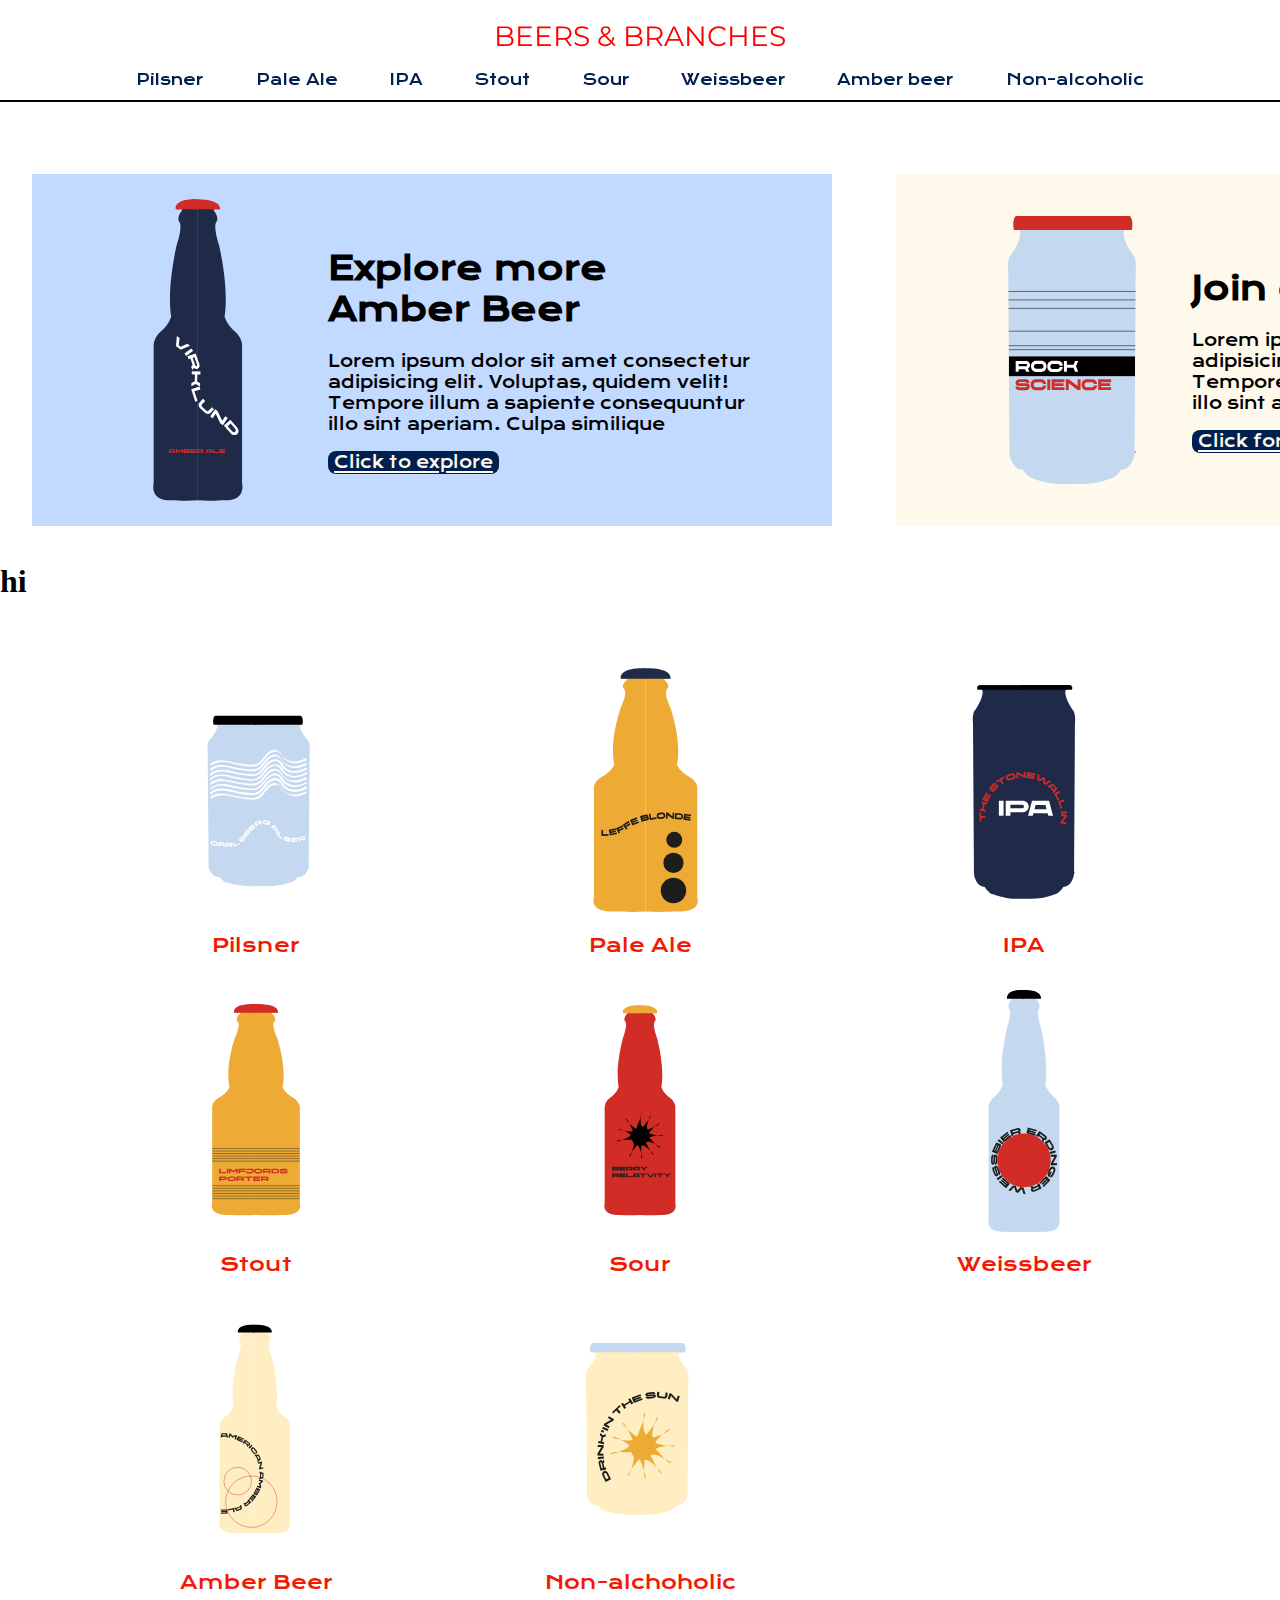
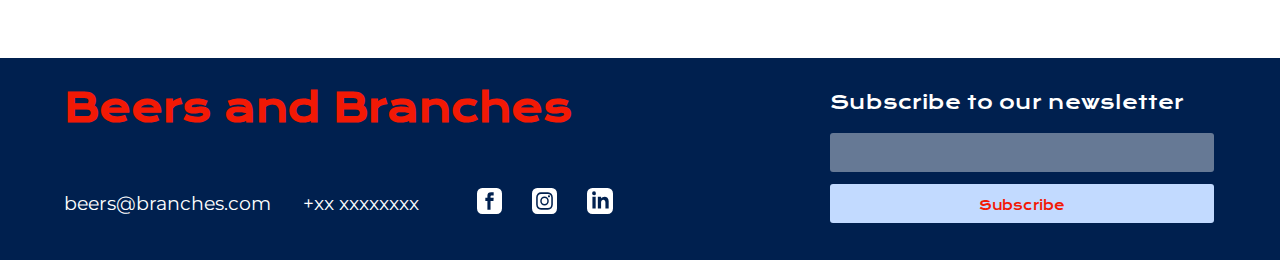
==== index.html @ 29857577 "Merge remote-tracking branch 'origin/gridindex'" ====
<!DOCTYPE html>
<html lang="en">

<head>
    <meta charset="UTF-8">
    <meta http-equiv="X-UA-Compatible" content="IE=edge">
    <meta name="viewport" content="width=device-width, initial-scale=1.0">
    <title>Beers&Branches</title>
    <link rel="stylesheet" href="css/design.css">
</head>

<!-- This site is the category overview site -->

<body>
    <header>
        <div class="logo">Beers & Branches</div>
        <nav>
            <ul>
                <li><a src="">Pilsner</a></li>
                <li><a src="">Pale Ale</a></li>
                <li><a src="">IPA</a></li>
                <li><a src="">Stou</a>t</li>
                <li><a src="">Sour</a></li>
                <li><a src="">Weissbeer</a></li>
                <li><a src="">Amber beer</a></li>
                <li><a src="">Non-alcoholic</a></li>
            </ul>
        </nav>
    </header>
    <main>

        <div class="carousel">

            <div class="slider">
                <div class="explore">
                    <div class="image"></div>
                    <div class="sliderContent">
                        <h1>Explore more Amber Beer</h1>
                        <p>Lorem ipsum dolor sit amet consectetur adipisicing elit. Voluptas, quidem velit! Tempore
                            illum a
                            sapiente consequuntur illo sint aperiam. Culpa similique</p>

                        <button><a href="productList.html">Click to explore</a></button>
                    </div>
                </div>

                <div class="event">
                    <div class="image"></div>
                    <div class="sliderContent">
                        <h1>Join our event</h1>
                        <p>Lorem ipsum dolor sit amet consectetur adipisicing elit. Voluptas, quidem velit! Tempore
                            illum a
                            sapiente consequuntur illo sint aperiam. Culpa similique</p>

                        <button><a href="##">Click for more information</a></button>

                    </div>

                </div>

                <div class="subscribe">
                    <div class="image"></div>
                    <div class="sliderContent">

                        <h1>Be a part of the largest beer community</h1>
                        <p>Lorem ipsum dolor sit amet consectetur adipisicing elit. Voluptas, quidem velit! Tempore
                            illum a
                            sapiente consequuntur illo sint aperiam. Culpa similique</p>

                        <button><a href="##">Click to subscribe</a></button>
                    </div>
                </div>
            </div>

        </div>


        <h1>hi</h1>


        <div class="grid_beer">
            <div class="flex_beer">
                <div class="image_beer" id="pilsner_image">
                </div>
                <a href="productList.html">Pilsner</a>
            </div>

            <div class="flex_beer">
                <div class="image_beer" id="pale_image">
                </div>
                <a href="productList.html">Pale Ale</a>
            </div>

            <div class="flex_beer">
                <div class="image_beer" id="ipa_image">
                </div>
                <a href="productList.html">IPA</a>
            </div>

            <div class="flex_beer">
                <div class="image_beer" id="stout_image">
                </div>
                <a href="productList.html">Stout</a>
            </div>

            <div class="flex_beer">
                <div class="image_beer" id="sour_image">
                </div>
                <a href="productList.html ">Sour</a>
            </div>

            <div class="flex_beer">
                <div class="image_beer" id="weissbeer_image">
                </div>
                <a href="productList.html">Weissbeer</a>
            </div>

            <div class="flex_beer">
                <div class="image_beer" id="amber_image">
                </div>
                <a href="productList.html">Amber Beer</a>
            </div>

            <div class="flex_beer">
                <div class="image_beer" id="nonalcho_image">
                </div>
                <a href="productList.html">Non-alchoholic</a>
            </div>
        </div>
    </main>
    <footer>
        <div class="footer_flex1">
            <div>
                <h2>Beers and Branches</h2>
            </div>
            <div class="newsletter">
                <p>Subscribe to our newsletter</p>
                <div class="email"></div>
                <button>Subscribe</button>
            </div>
        </div>
        <div class="footer_flex2">
            <p>beers@branches.com</p>
            <p>+xx xxxxxxxx</p>
            <div class="footer_illustrations">
                <img src="images/facebook-icon.svg" alt="Facebook Icon">
                <img src="images/Instagram-icon.svg" alt="Instagram Icon">
                <img src="images/linkedin-icon.svg" alt="Linkedin Icon">
            </div>
        </div>
    </footer>

</body>
<script src="js/categoryOverview.js"></script>

</html>
---- css/design.css ----
@import url("https://fonts.googleapis.com/css2?family=Krona+One&family=Montserrat&display=swap");

:root {
  --color-1: #fff9eb;
  --color-2: #00204f;
  --color-3: #c2daff;
  --color-4: #ffaf0f;
  --color-5: #f21905;
  --main-text-color: #00204f;

  --primary-font: "Krona One", sans-serif;
  --secondary-font: "Montserrat", sans-serif;
}

body {
  margin: 0;
}

main {
  padding-top: 110px;
}

header {
  display: flex;
  position: fixed;
  flex-direction: column;
  align-items: center;
  border-bottom: 2px solid black;
  width: 100%;
}

.logo {
  font-family: var(--secondary-font);
  padding-top: 1.2rem;
  color: red;
  font-size: 28px;
  text-transform: uppercase;
}
header nav ul {
  display: flex;
  flex-direction: row;
  justify-content: center;
  margin: 0;
  font-family: var(--primary-font);
  font-size: 15px;
  color: var(--color-2);
  padding: 0;
}

header nav li {
  list-style: none;
  margin: 0.8vw 1.5vw 0.3vw;
  padding: 7px;
}

nav ul li:hover {
  background-color: var(--color-2);
  color: white;
}

.slider {
  /* line them up horizontally */
  display: flex;

  /* allow for scrolling */
  overflow-x: auto;

  /* make it smooth on iOS */
  -webkit-overflow-scrolling: touch;
}

.slider > * {
  display: flex;
  flex-shrink: 0;
  width: 60vw;
  min-height: 20rem;
  min-width: 300px;
  margin: 4rem 2rem 1rem;
  padding: 1rem;
  font-family: var(--primary-font);
}
.image {
  background-size: cover;
  background-repeat: no-repeat;
  width: 100%;
  height: auto;
  min-width: 280px;
}
.sliderContent {
  align-self: center;
  padding-right: 4rem;
}

.explore .image {
  background-image: url("../images/Illustrations/AMBERBEER_Amberalevirklund.svg");
}

.event .image {
  background-image: url("../images/Illustrations/IPA_rockscience.svg");
}

.subscribe .image {
  background-image: url("../images/Illustrations/SOUR_Frond.svg");
}

.slider a {
  color: var(--color-1);
  text-underline-offset: var(--offset, 0.2em);
  text-decoration: underline 0.15em;
  transition: --offset 800ms, text-decoration-color 800ms;
  font-size: 1rem;
}

.slider a:hover {
  --offset: 0.4em;
}
button {
  background-color: var(--color-2);
  border-radius: 0.5rem;
  border: none;
  font-family: var(--primary-font);
  color: var(--color-5);
}

.slider .explore {
  /* make sure the width is honored */
  background-color: var(--color-3);
}

.slider .event {
  background-color: var(--color-1);
}

.slider .subscribe {
  background-color: var(--color-4);
}

/* Styling the Grid  */

.grid_beer{
  display: grid;
  grid-template-columns: 1fr 1fr 1fr;
  margin: 5vw 5vw 5vw 5vw;
  row-gap: 2vw;
}

.flex_beer{
  display: flex;
  flex-direction: column;
  justify-content: center;
  align-items: center;
  text-align: center;

}

.image_beer{
  width: 20vw;
  height: 20vw;
  background-size: 100%;
  background-repeat: no-repeat;
}

#pilsner_image{
  background-image: url(../images/Illustrations/PILSNER_carlsberg.svg);
}

#pale_image{
  background-image: url(../images/Illustrations/PALEALE_leffe.svg);
}

#ipa_image{
  background-image: url(../images/Illustrations/IPA_stonewall.svg);
}

#stout_image{
  background-image: url(../images/Illustrations/STOUT-limfjord.svg);
}

#sour_image{
  background-image: url(../images/Illustrations/SOUR_Berry.svg);
}

#weissbeer_image{
  background-image: url(../images/Illustrations/WIESSBEER_erdinger.svg);
}

#amber_image{
  background-image: url(../images/Illustrations/AMBERBEER_Americanamber.svg);
}

#nonalcho_image{
  background-image: url(../images/Illustrations/NOALCHO_Drinkinthesun\ copy.svg);
  padding-bottom: 0vw;;
 }

.grid_beer a{
  text-decoration: none;
  font-family: var(--primary-font);
  font-size: 1.5vw;
  color: var(--color-5);
  margin-top: 1vw;
}

/* Styling the footer */

footer{
  background-color: var(--color-2);
  /* height: 20vw; */
}

.footer_flex1{
display: flex;
justify-content: space-between;
padding: 1vw 0vw 0vw 5vw;
}

footer h2{
  color: var(--color-5);
  font-family: var(--primary-font);
  font-size: 3vw;
  margin-top: 1vw;

}

footer h3{
  color: white;
  font-family: var(--secondary-font);
  font-size: 1.2vw;
  font-style: italic;
  font-weight: 100;
  margin-top: -1vw;
}

footer p{
  color: white;
  font-family: var(--secondary-font);
  font-size: 1.5vw;
  margin-right: 2rem;
}

.newsletter p{
  font-family: var(--primary-font);
}

.email{
  background: white;
  opacity: 0.4;
  height: 3vw;
  width: 30vw;
  border-radius: 3px;
  margin-bottom: 1vw;
}

.newsletter button{
  background-color: var(--color-3);
  border: none;
  color: var(--color-5);
  font-family: var(--primary-font);
  font-size: 1vw;
  padding: 1vw 2px;
  height: 3vw;
  width: 30vw;
  border-radius: 3px;
  text-align: center;
  text-decoration: none;
  display: inline-block;
}

.newsletter{
  padding-right: 5vw;
}

.footer_flex2{
  display: flex;
  flex-direction: row;
  justify-content: flex-start;
  align-items: center;
  padding: 0 10vw 2vw 5vw;
  margin-top: -4vw; 
}

/* .footer_illustrations{
  padding-right: 20vw;
} */

footer img{
  width: 2vw;
  margin-left: 2vw;
}


@media only screen and (max-width: 1000px) {
  .sliderContent p {
    display: none;
  }
}
@media only screen and (max-width: 800px) {
  .slider .image {
    display: none;
  }
}
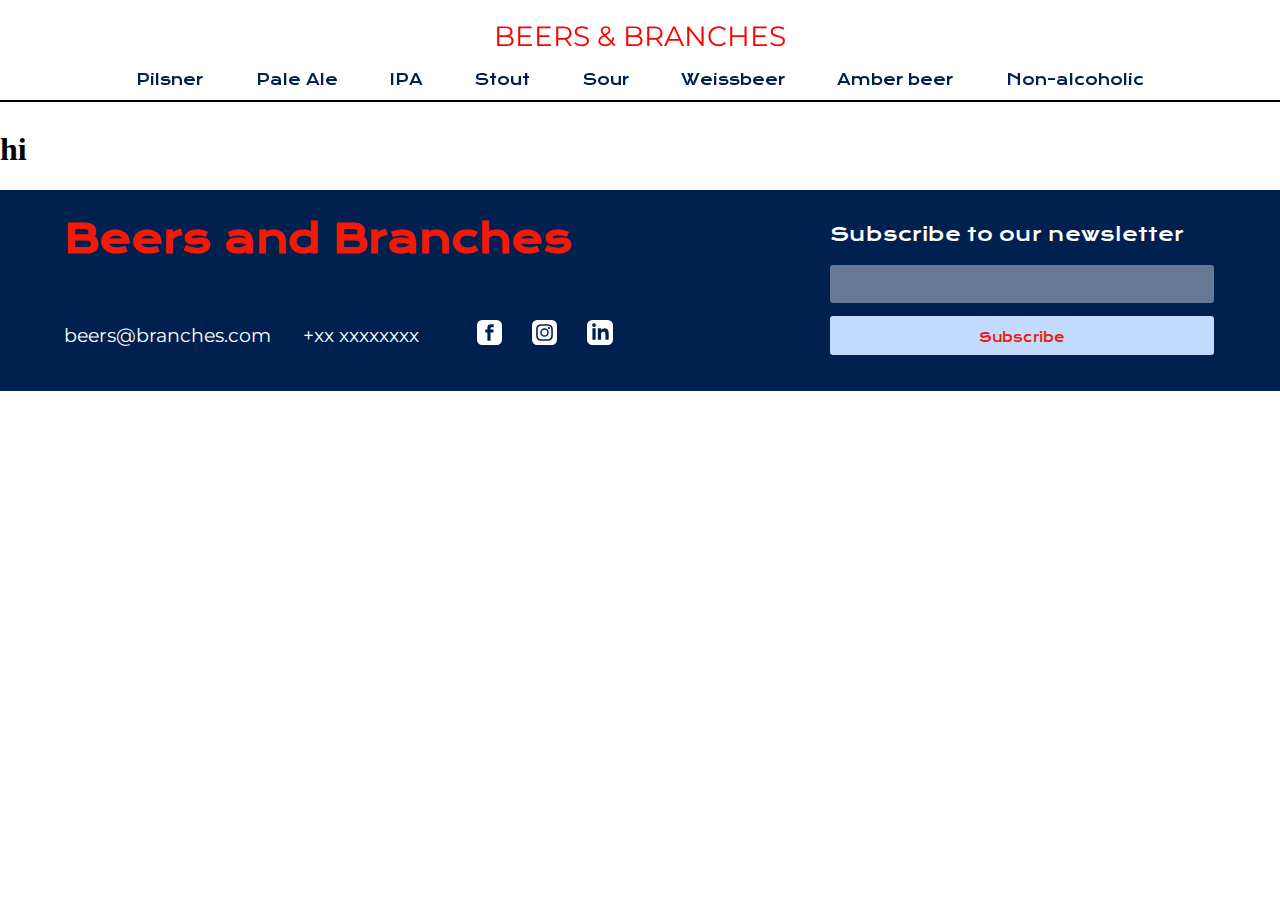
==== commit 69389e28: "finished" ====
--- a/index.html
+++ b/index.html
@@ -28,106 +28,11 @@
         </nav>
     </header>
     <main>
-
-        <div class="carousel">
-
-            <div class="slider">
-                <div class="explore">
-                    <div class="image"></div>
-                    <div class="sliderContent">
-                        <h1>Explore more Amber Beer</h1>
-                        <p>Lorem ipsum dolor sit amet consectetur adipisicing elit. Voluptas, quidem velit! Tempore
-                            illum a
-                            sapiente consequuntur illo sint aperiam. Culpa similique</p>
-
-                        <button><a href="productList.html">Click to explore</a></button>
-                    </div>
-                </div>
-
-                <div class="event">
-                    <div class="image"></div>
-                    <div class="sliderContent">
-                        <h1>Join our event</h1>
-                        <p>Lorem ipsum dolor sit amet consectetur adipisicing elit. Voluptas, quidem velit! Tempore
-                            illum a
-                            sapiente consequuntur illo sint aperiam. Culpa similique</p>
-
-                        <button><a href="##">Click for more information</a></button>
-
-                    </div>
-
-                </div>
-
-                <div class="subscribe">
-                    <div class="image"></div>
-                    <div class="sliderContent">
-
-                        <h1>Be a part of the largest beer community</h1>
-                        <p>Lorem ipsum dolor sit amet consectetur adipisicing elit. Voluptas, quidem velit! Tempore
-                            illum a
-                            sapiente consequuntur illo sint aperiam. Culpa similique</p>
-
-                        <button><a href="##">Click to subscribe</a></button>
-                    </div>
-                </div>
-            </div>
-
-        </div>
+        <h1>hi</h1>
+    </main>
 
 
-        <h1>hi</h1>
 
-
-        <div class="grid_beer">
-            <div class="flex_beer">
-                <div class="image_beer" id="pilsner_image">
-                </div>
-                <a href="productList.html">Pilsner</a>
-            </div>
-
-            <div class="flex_beer">
-                <div class="image_beer" id="pale_image">
-                </div>
-                <a href="productList.html">Pale Ale</a>
-            </div>
-
-            <div class="flex_beer">
-                <div class="image_beer" id="ipa_image">
-                </div>
-                <a href="productList.html">IPA</a>
-            </div>
-
-            <div class="flex_beer">
-                <div class="image_beer" id="stout_image">
-                </div>
-                <a href="productList.html">Stout</a>
-            </div>
-
-            <div class="flex_beer">
-                <div class="image_beer" id="sour_image">
-                </div>
-                <a href="productList.html ">Sour</a>
-            </div>
-
-            <div class="flex_beer">
-                <div class="image_beer" id="weissbeer_image">
-                </div>
-                <a href="productList.html">Weissbeer</a>
-            </div>
-
-            <div class="flex_beer">
-                <div class="image_beer" id="amber_image">
-                </div>
-                <a href="productList.html">Amber Beer</a>
-            </div>
-
-            <div class="flex_beer">
-                <div class="image_beer" id="nonalcho_image">
-                </div>
-                <a href="productList.html">Non-alchoholic</a>
-            </div>
-        </div>
-    </main>
     <footer>
         <div class="footer_flex1">
             <div>
--- a/css/design.css
+++ b/css/design.css
@@ -58,171 +58,32 @@
   color: white;
 }
 
-.slider {
-  /* line them up horizontally */
-  display: flex;
 
-  /* allow for scrolling */
-  overflow-x: auto;
 
-  /* make it smooth on iOS */
-  -webkit-overflow-scrolling: touch;
-}
-
-.slider > * {
-  display: flex;
-  flex-shrink: 0;
-  width: 60vw;
-  min-height: 20rem;
-  min-width: 300px;
-  margin: 4rem 2rem 1rem;
-  padding: 1rem;
-  font-family: var(--primary-font);
-}
-.image {
-  background-size: cover;
-  background-repeat: no-repeat;
-  width: 100%;
-  height: auto;
-  min-width: 280px;
-}
-.sliderContent {
-  align-self: center;
-  padding-right: 4rem;
-}
-
-.explore .image {
-  background-image: url("../images/Illustrations/AMBERBEER_Amberalevirklund.svg");
-}
-
-.event .image {
-  background-image: url("../images/Illustrations/IPA_rockscience.svg");
-}
-
-.subscribe .image {
-  background-image: url("../images/Illustrations/SOUR_Frond.svg");
-}
-
-.slider a {
-  color: var(--color-1);
-  text-underline-offset: var(--offset, 0.2em);
-  text-decoration: underline 0.15em;
-  transition: --offset 800ms, text-decoration-color 800ms;
-  font-size: 1rem;
-}
-
-.slider a:hover {
-  --offset: 0.4em;
-}
-button {
-  background-color: var(--color-2);
-  border-radius: 0.5rem;
-  border: none;
-  font-family: var(--primary-font);
-  color: var(--color-5);
-}
-
-.slider .explore {
-  /* make sure the width is honored */
-  background-color: var(--color-3);
-}
-
-.slider .event {
-  background-color: var(--color-1);
-}
-
-.slider .subscribe {
-  background-color: var(--color-4);
-}
-
-/* Styling the Grid  */
-
-.grid_beer{
-  display: grid;
-  grid-template-columns: 1fr 1fr 1fr;
-  margin: 5vw 5vw 5vw 5vw;
-  row-gap: 2vw;
-}
-
-.flex_beer{
-  display: flex;
-  flex-direction: column;
-  justify-content: center;
-  align-items: center;
-  text-align: center;
-
-}
-
-.image_beer{
-  width: 20vw;
-  height: 20vw;
-  background-size: 100%;
-  background-repeat: no-repeat;
-}
-
-#pilsner_image{
-  background-image: url(../images/Illustrations/PILSNER_carlsberg.svg);
-}
-
-#pale_image{
-  background-image: url(../images/Illustrations/PALEALE_leffe.svg);
-}
-
-#ipa_image{
-  background-image: url(../images/Illustrations/IPA_stonewall.svg);
-}
-
-#stout_image{
-  background-image: url(../images/Illustrations/STOUT-limfjord.svg);
-}
-
-#sour_image{
-  background-image: url(../images/Illustrations/SOUR_Berry.svg);
-}
-
-#weissbeer_image{
-  background-image: url(../images/Illustrations/WIESSBEER_erdinger.svg);
-}
-
-#amber_image{
-  background-image: url(../images/Illustrations/AMBERBEER_Americanamber.svg);
-}
-
-#nonalcho_image{
-  background-image: url(../images/Illustrations/NOALCHO_Drinkinthesun\ copy.svg);
-  padding-bottom: 0vw;;
- }
-
-.grid_beer a{
-  text-decoration: none;
-  font-family: var(--primary-font);
-  font-size: 1.5vw;
-  color: var(--color-5);
-  margin-top: 1vw;
-}
-
+/* .beerInfo button{
+ 
+} */
 /* Styling the footer */
 
-footer{
+footer {
   background-color: var(--color-2);
   /* height: 20vw; */
 }
 
-.footer_flex1{
-display: flex;
-justify-content: space-between;
-padding: 1vw 0vw 0vw 5vw;
+.footer_flex1 {
+  display: flex;
+  justify-content: space-between;
+  padding: 1vw 0vw 0vw 5vw;
 }
 
-footer h2{
+footer h2 {
   color: var(--color-5);
   font-family: var(--primary-font);
   font-size: 3vw;
   margin-top: 1vw;
-
 }
 
-footer h3{
+footer h3 {
   color: white;
   font-family: var(--secondary-font);
   font-size: 1.2vw;
@@ -231,18 +92,18 @@
   margin-top: -1vw;
 }
 
-footer p{
+footer p {
   color: white;
   font-family: var(--secondary-font);
   font-size: 1.5vw;
   margin-right: 2rem;
 }
 
-.newsletter p{
+.newsletter p {
   font-family: var(--primary-font);
 }
 
-.email{
+.email {
   background: white;
   opacity: 0.4;
   height: 3vw;
@@ -251,7 +112,7 @@
   margin-bottom: 1vw;
 }
 
-.newsletter button{
+.newsletter button {
   background-color: var(--color-3);
   border: none;
   color: var(--color-5);
@@ -266,36 +127,24 @@
   display: inline-block;
 }
 
-.newsletter{
+.newsletter {
   padding-right: 5vw;
 }
 
-.footer_flex2{
+.footer_flex2 {
   display: flex;
   flex-direction: row;
   justify-content: flex-start;
   align-items: center;
   padding: 0 10vw 2vw 5vw;
-  margin-top: -4vw; 
+  margin-top: -4vw;
 }
 
 /* .footer_illustrations{
   padding-right: 20vw;
 } */
 
-footer img{
+footer img {
   width: 2vw;
   margin-left: 2vw;
 }
-
-
-@media only screen and (max-width: 1000px) {
-  .sliderContent p {
-    display: none;
-  }
-}
-@media only screen and (max-width: 800px) {
-  .slider .image {
-    display: none;
-  }
-}
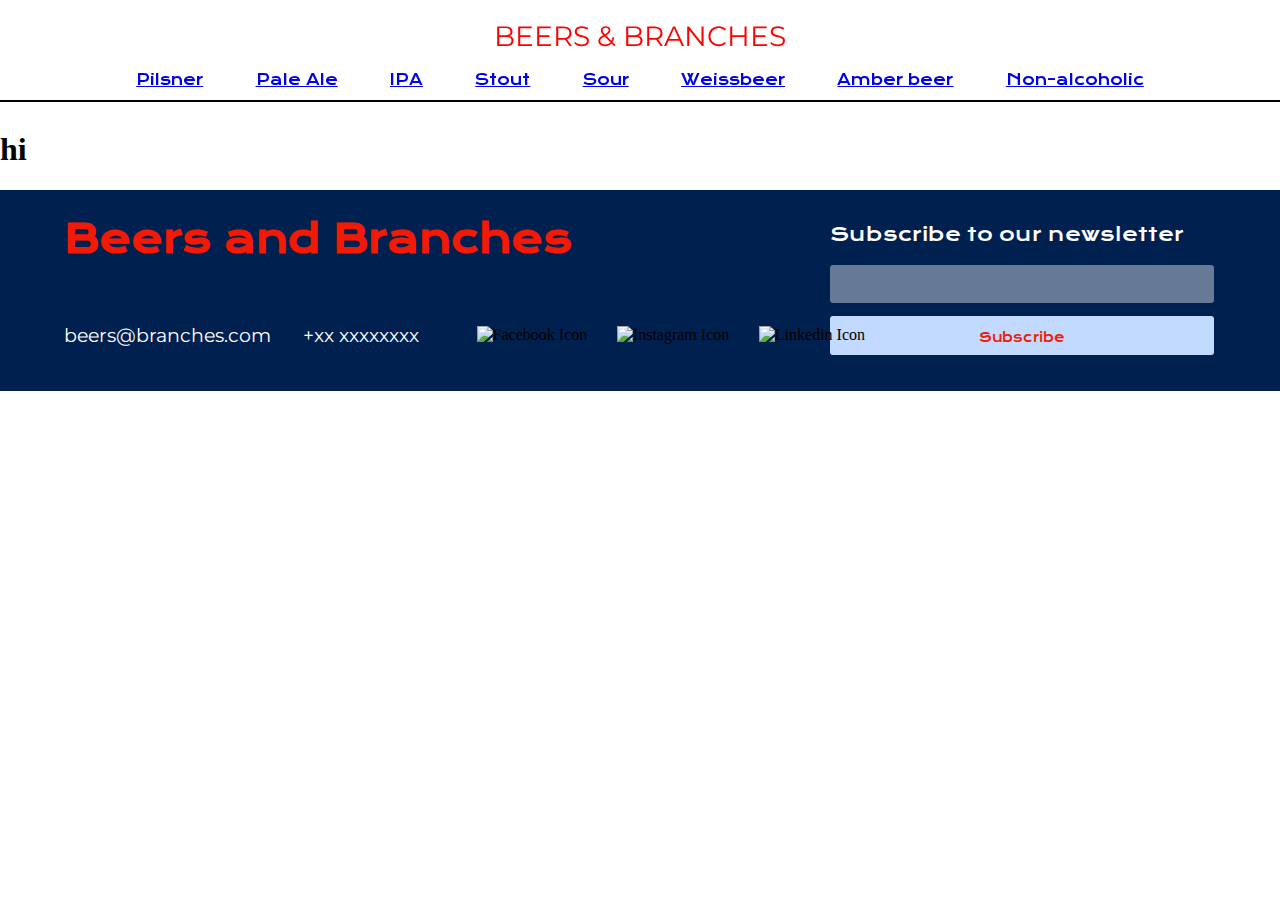
==== commit 7ef22053: "done with global nav links" ====
--- a/index.html
+++ b/index.html
@@ -1,61 +1,68 @@
 <!DOCTYPE html>
 <html lang="en">
+  <head>
+    <meta charset="UTF-8" />
+    <meta http-equiv="X-UA-Compatible" content="IE=edge" />
+    <meta name="viewport" content="width=device-width, initial-scale=1.0" />
+    <title>Beers&Branches</title>
+    <link rel="stylesheet" href="css/design.css" />
+  </head>
 
-<head>
-    <meta charset="UTF-8">
-    <meta http-equiv="X-UA-Compatible" content="IE=edge">
-    <meta name="viewport" content="width=device-width, initial-scale=1.0">
-    <title>Beers&Branches</title>
-    <link rel="stylesheet" href="css/design.css">
-</head>
+  <!-- This site is the category overview site -->
 
-<!-- This site is the category overview site -->
-
-<body>
+  <body>
     <header>
-        <div class="logo">Beers & Branches</div>
-        <nav>
-            <ul>
-                <li><a src="">Pilsner</a></li>
-                <li><a src="">Pale Ale</a></li>
-                <li><a src="">IPA</a></li>
-                <li><a src="">Stou</a>t</li>
-                <li><a src="">Sour</a></li>
-                <li><a src="">Weissbeer</a></li>
-                <li><a src="">Amber beer</a></li>
-                <li><a src="">Non-alcoholic</a></li>
-            </ul>
-        </nav>
+      <div class="logo">Beers & Branches</div>
+      <nav id="beer-cate-nav">
+        <ul>
+          <li>
+            <a data-type="Pilsner" class="button" href="productList.html"
+              >Pilsner</a
+            >
+          </li>
+          <li>
+            <a data-type="" class="button" href="productList.html">Pale Ale</a>
+          </li>
+          <li><a class="button" href="productList.html">IPA</a></li>
+          <li><a class="button" href="productList.html">Stout</a></li>
+          <li><a class="button" href="productList.html">Sour</a></li>
+          <li><a class="button" href="productList.html">Weissbeer</a></li>
+          <li><a class="button" href="productList.html">Amber beer</a></li>
+          <li><a class="button" href="productList.html">Non-alcoholic</a></li>
+        </ul>
+        <!--<template>
+          <li class="be">
+            <a class="catebeer" href="productList.html">hey</a>
+          </li>
+        </template>
+        <ul></ul>-->
+      </nav>
     </header>
     <main>
-        <h1>hi</h1>
+      <h1>hi</h1>
     </main>
 
-
-
     <footer>
-        <div class="footer_flex1">
-            <div>
-                <h2>Beers and Branches</h2>
-            </div>
-            <div class="newsletter">
-                <p>Subscribe to our newsletter</p>
-                <div class="email"></div>
-                <button>Subscribe</button>
-            </div>
+      <div class="footer_flex1">
+        <div>
+          <h2>Beers and Branches</h2>
         </div>
-        <div class="footer_flex2">
-            <p>beers@branches.com</p>
-            <p>+xx xxxxxxxx</p>
-            <div class="footer_illustrations">
-                <img src="images/facebook-icon.svg" alt="Facebook Icon">
-                <img src="images/Instagram-icon.svg" alt="Instagram Icon">
-                <img src="images/linkedin-icon.svg" alt="Linkedin Icon">
-            </div>
+        <div class="newsletter">
+          <p>Subscribe to our newsletter</p>
+          <div class="email"></div>
+          <button>Subscribe</button>
         </div>
+      </div>
+      <div class="footer_flex2">
+        <p>beers@branches.com</p>
+        <p>+xx xxxxxxxx</p>
+        <div class="footer_illustrations">
+          <img src="images/facebook-icon.svg" alt="Facebook Icon" />
+          <img src="images/Instagram-icon.svg" alt="Instagram Icon" />
+          <img src="images/linkedin-icon.svg" alt="Linkedin Icon" />
+        </div>
+      </div>
     </footer>
-
-</body>
-<script src="js/categoryOverview.js"></script>
-
-</html>+  </body>
+  <script src="js/categoryOverview.js"></script>
+</html>
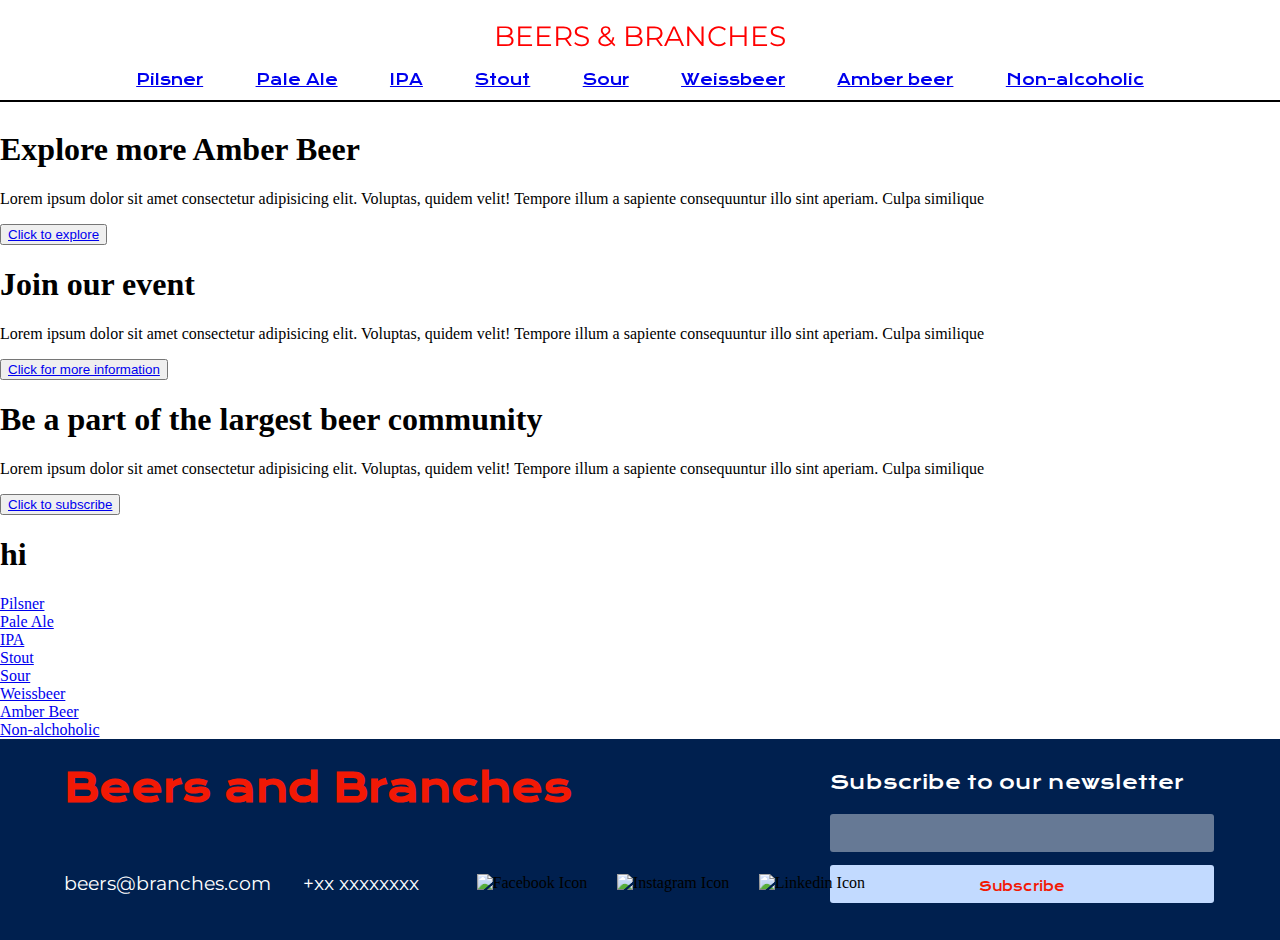
==== commit 8f10985e: "Merge remote-tracking branch 'origin/js-link-nav'" ====
--- a/index.html
+++ b/index.html
@@ -39,9 +39,96 @@
       </nav>
     </header>
     <main>
+      <div class="carousel">
+        <div class="slider">
+          <div class="explore">
+            <div class="image"></div>
+            <div class="sliderContent">
+              <h1>Explore more Amber Beer</h1>
+              <p>
+                Lorem ipsum dolor sit amet consectetur adipisicing elit.
+                Voluptas, quidem velit! Tempore illum a sapiente consequuntur
+                illo sint aperiam. Culpa similique
+              </p>
+
+              <button><a href="productList.html">Click to explore</a></button>
+            </div>
+          </div>
+
+          <div class="event">
+            <div class="image"></div>
+            <div class="sliderContent">
+              <h1>Join our event</h1>
+              <p>
+                Lorem ipsum dolor sit amet consectetur adipisicing elit.
+                Voluptas, quidem velit! Tempore illum a sapiente consequuntur
+                illo sint aperiam. Culpa similique
+              </p>
+
+              <button><a href="##">Click for more information</a></button>
+            </div>
+          </div>
+
+          <div class="subscribe">
+            <div class="image"></div>
+            <div class="sliderContent">
+              <h1>Be a part of the largest beer community</h1>
+              <p>
+                Lorem ipsum dolor sit amet consectetur adipisicing elit.
+                Voluptas, quidem velit! Tempore illum a sapiente consequuntur
+                illo sint aperiam. Culpa similique
+              </p>
+
+              <button><a href="#">Click to subscribe</a></button>
+            </div>
+          </div>
+        </div>
+      </div>
+
       <h1>hi</h1>
+
+      <div class="grid_beer">
+        <div class="flex_beer">
+          <div class="image_beer" id="pilsner_image"></div>
+          <a href="productList.html">Pilsner</a>
+        </div>
+
+        <div class="flex_beer">
+          <div class="image_beer" id="pale_image"></div>
+          <a href="productList.html">Pale Ale</a>
+        </div>
+
+        <div class="flex_beer">
+          <div class="image_beer" id="ipa_image"></div>
+          <a href="productList.html">IPA</a>
+        </div>
+
+        <div class="flex_beer">
+          <div class="image_beer" id="stout_image"></div>
+          <a href="productList.html">Stout</a>
+        </div>
+
+        <div class="flex_beer">
+          <div class="image_beer" id="sour_image"></div>
+          <a href="productList.html ">Sour</a>
+        </div>
+
+        <div class="flex_beer">
+          <div class="image_beer" id="weissbeer_image"></div>
+          <a href="productList.html">Weissbeer</a>
+        </div>
+
+        <div class="flex_beer">
+          <div class="image_beer" id="amber_image"></div>
+          <a href="productList.html">Amber Beer</a>
+        </div>
+
+        <div class="flex_beer">
+          <div class="image_beer" id="nonalcho_image"></div>
+          <a href="productList.html">Non-alchoholic</a>
+        </div>
+      </div>
     </main>
-
     <footer>
       <div class="footer_flex1">
         <div>
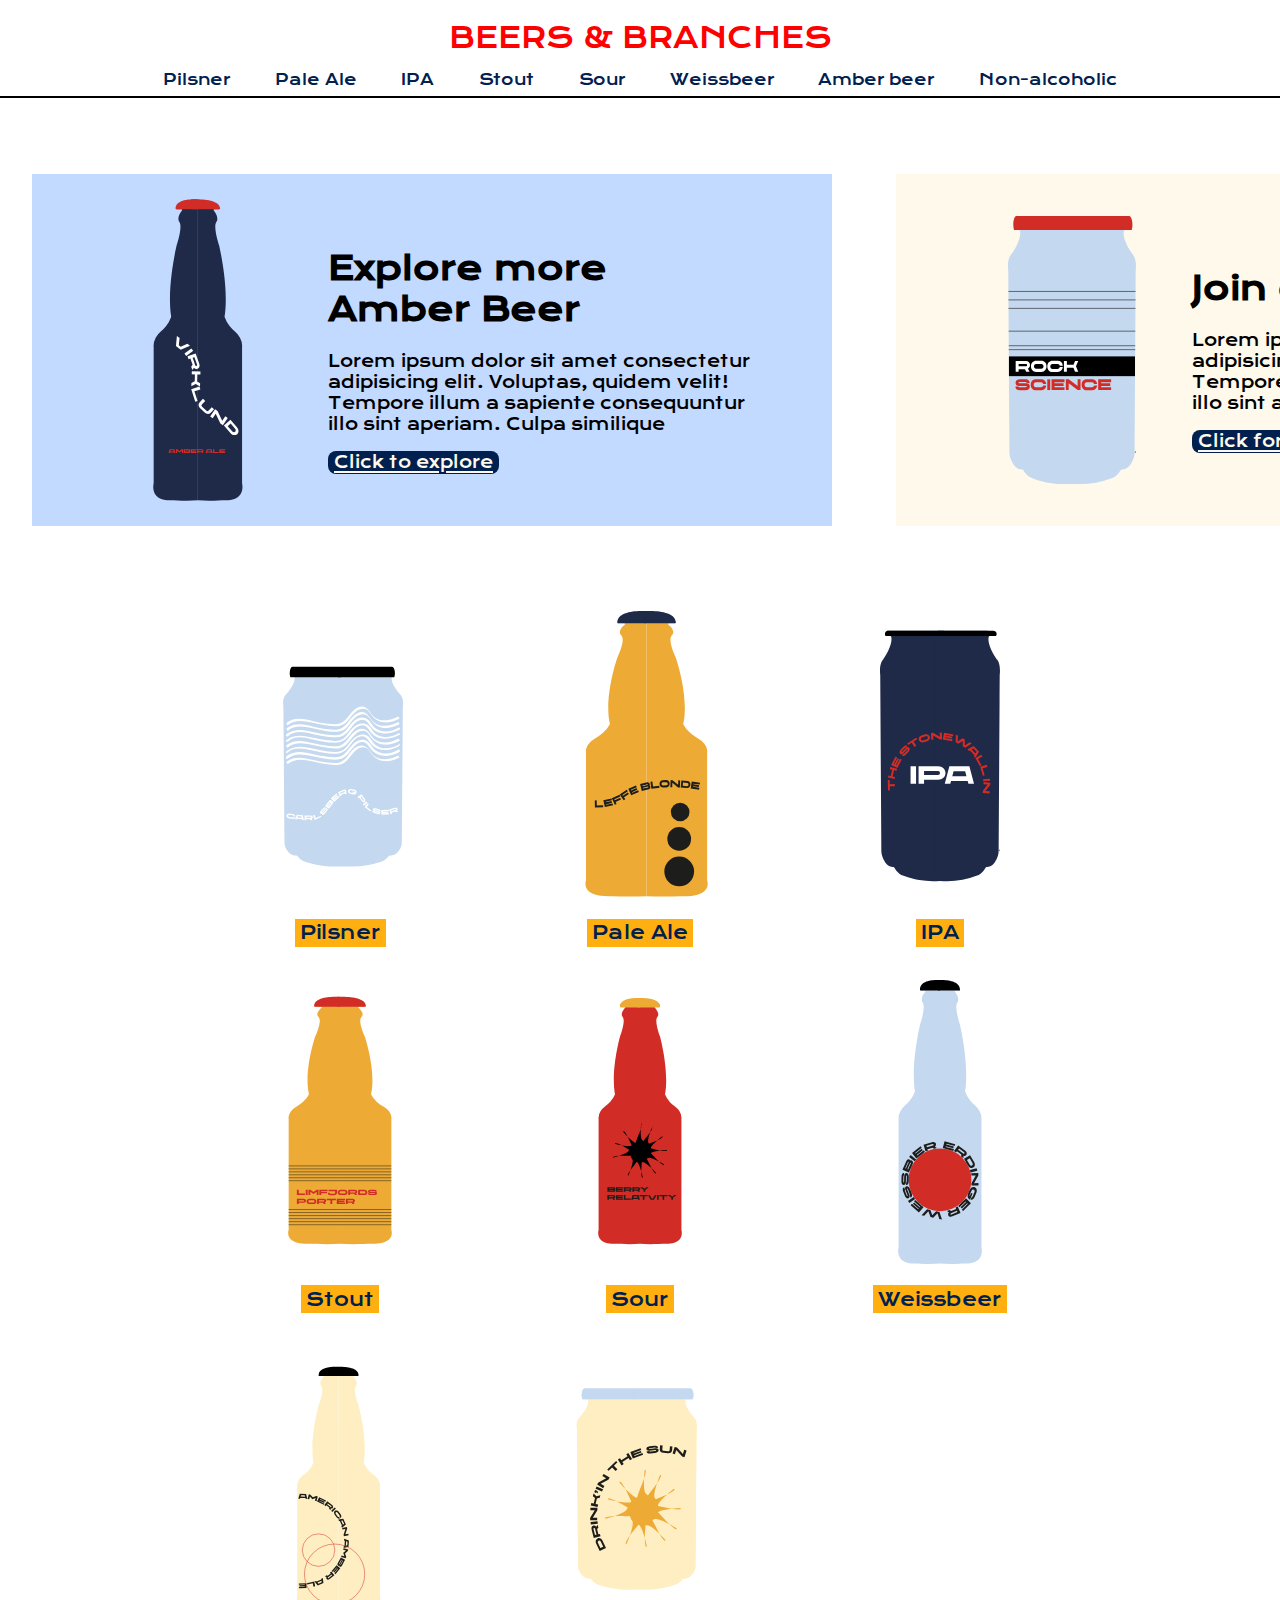
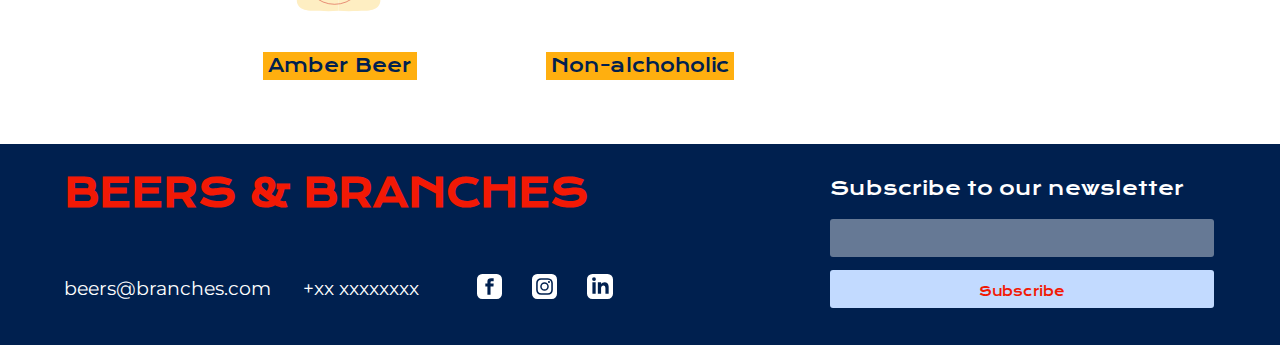
==== commit 8b0fe51e: "Clean up css" ====
--- a/index.html
+++ b/index.html
@@ -1,155 +1,161 @@
 <!DOCTYPE html>
 <html lang="en">
-  <head>
-    <meta charset="UTF-8" />
-    <meta http-equiv="X-UA-Compatible" content="IE=edge" />
-    <meta name="viewport" content="width=device-width, initial-scale=1.0" />
-    <title>Beers&Branches</title>
-    <link rel="stylesheet" href="css/design.css" />
-  </head>
 
-  <!-- This site is the category overview site -->
+<head>
+  <meta charset="UTF-8" />
+  <meta http-equiv="X-UA-Compatible" content="IE=edge" />
+  <meta name="viewport" content="width=device-width, initial-scale=1.0" />
+  <title>Beers&Branches</title>
+  <link rel="stylesheet" href="css/design.css" />
+</head>
 
-  <body>
-    <header>
-      <div class="logo">Beers & Branches</div>
-      <nav id="beer-cate-nav">
-        <ul>
-          <li>
-            <a data-type="Pilsner" class="button" href="productList.html"
-              >Pilsner</a
-            >
-          </li>
-          <li>
-            <a data-type="" class="button" href="productList.html">Pale Ale</a>
-          </li>
-          <li><a class="button" href="productList.html">IPA</a></li>
-          <li><a class="button" href="productList.html">Stout</a></li>
-          <li><a class="button" href="productList.html">Sour</a></li>
-          <li><a class="button" href="productList.html">Weissbeer</a></li>
-          <li><a class="button" href="productList.html">Amber beer</a></li>
-          <li><a class="button" href="productList.html">Non-alcoholic</a></li>
-        </ul>
-        <!--<template>
+<!-- This site is the category overview site -->
+
+<body>
+  <header>
+    <div><a href="index.html" class="logo">Beers & Branches</a></div>
+    <nav id="beer-cate-nav">
+      <ul>
+        <li>
+          <a data-type="Pilsner" class="button" href="productList.html">Pilsner</a>
+        </li>
+        <li>
+          <a data-type="" class="button" href="productList.html">Pale Ale</a>
+        </li>
+        <li><a class="button" href="productList.html">IPA</a></li>
+        <li><a class="button" href="productList.html">Stout</a></li>
+        <li><a class="button" href="productList.html">Sour</a></li>
+        <li><a class="button" href="productList.html">Weissbeer</a></li>
+        <li><a class="button" href="productList.html">Amber beer</a></li>
+        <li><a class="button" href="productList.html">Non-alcoholic</a></li>
+      </ul>
+      <!--<template>
           <li class="be">
             <a class="catebeer" href="productList.html">hey</a>
           </li>
         </template>
         <ul></ul>-->
-      </nav>
-    </header>
-    <main>
-      <div class="carousel">
-        <div class="slider">
-          <div class="explore">
-            <div class="image"></div>
-            <div class="sliderContent">
-              <h1>Explore more Amber Beer</h1>
-              <p>
-                Lorem ipsum dolor sit amet consectetur adipisicing elit.
-                Voluptas, quidem velit! Tempore illum a sapiente consequuntur
-                illo sint aperiam. Culpa similique
-              </p>
+    </nav>
+  </header>
+  <main>
+    <div class="carousel">
+      <div class="slider">
+        <div class="explore">
+          <div class="image"></div>
+          <div class="sliderContent">
+            <h1>Explore more Amber Beer</h1>
+            <p>
+              Lorem ipsum dolor sit amet consectetur adipisicing elit.
+              Voluptas, quidem velit! Tempore illum a sapiente consequuntur
+              illo sint aperiam. Culpa similique
+            </p>
 
-              <button><a href="productList.html">Click to explore</a></button>
-            </div>
+            <button><a href="productList.html">Click to explore</a></button>
           </div>
+        </div>
 
-          <div class="event">
-            <div class="image"></div>
-            <div class="sliderContent">
-              <h1>Join our event</h1>
-              <p>
-                Lorem ipsum dolor sit amet consectetur adipisicing elit.
-                Voluptas, quidem velit! Tempore illum a sapiente consequuntur
-                illo sint aperiam. Culpa similique
-              </p>
+        <div class="event">
+          <div class="image"></div>
+          <div class="sliderContent">
+            <h1>Join our event</h1>
+            <p>
+              Lorem ipsum dolor sit amet consectetur adipisicing elit.
+              Voluptas, quidem velit! Tempore illum a sapiente consequuntur
+              illo sint aperiam. Culpa similique
+            </p>
 
-              <button><a href="##">Click for more information</a></button>
-            </div>
+            <button><a href="##">Click for more information</a></button>
           </div>
+        </div>
 
-          <div class="subscribe">
-            <div class="image"></div>
-            <div class="sliderContent">
-              <h1>Be a part of the largest beer community</h1>
-              <p>
-                Lorem ipsum dolor sit amet consectetur adipisicing elit.
-                Voluptas, quidem velit! Tempore illum a sapiente consequuntur
-                illo sint aperiam. Culpa similique
-              </p>
+        <div class="subscribe">
+          <div class="image"></div>
+          <div class="sliderContent">
+            <h1>Be a part of the largest beer community</h1>
+            <p>
+              Lorem ipsum dolor sit amet consectetur adipisicing elit.
+              Voluptas, quidem velit! Tempore illum a sapiente consequuntur
+              illo sint aperiam. Culpa similique
+            </p>
 
-              <button><a href="#">Click to subscribe</a></button>
-            </div>
+            <button><a href="#">Click to subscribe</a></button>
           </div>
         </div>
       </div>
-
-      <h1>hi</h1>
-
-      <div class="grid_beer">
-        <div class="flex_beer">
-          <div class="image_beer" id="pilsner_image"></div>
+    </div>
+    <div class="grid_beer">
+      <div class="flex_beer">
+        <div class="image_beer" id="pilsner_image"></div>
+        <div class="category_link">
           <a href="productList.html">Pilsner</a>
         </div>
-
-        <div class="flex_beer">
-          <div class="image_beer" id="pale_image"></div>
+      </div>
+      <div class="flex_beer">
+        <div class="image_beer" id="pale_image"></div>
+        <div class="category_link">
           <a href="productList.html">Pale Ale</a>
         </div>
-
-        <div class="flex_beer">
-          <div class="image_beer" id="ipa_image"></div>
+      </div>
+      <div class="flex_beer">
+        <div class="image_beer" id="ipa_image"></div>
+        <div class="category_link">
           <a href="productList.html">IPA</a>
         </div>
-
-        <div class="flex_beer">
-          <div class="image_beer" id="stout_image"></div>
+      </div>
+      <div class="flex_beer">
+        <div class="image_beer" id="stout_image"></div>
+        <div class="category_link">
           <a href="productList.html">Stout</a>
         </div>
-
-        <div class="flex_beer">
-          <div class="image_beer" id="sour_image"></div>
+      </div>
+      <div class="flex_beer">
+        <div class="image_beer" id="sour_image"></div>
+        <div class="category_link">
           <a href="productList.html ">Sour</a>
         </div>
-
-        <div class="flex_beer">
-          <div class="image_beer" id="weissbeer_image"></div>
+      </div>
+      <div class="flex_beer">
+        <div class="image_beer" id="weissbeer_image"></div>
+        <div class="category_link">
           <a href="productList.html">Weissbeer</a>
         </div>
-
-        <div class="flex_beer">
-          <div class="image_beer" id="amber_image"></div>
+      </div>
+      <div class="flex_beer">
+        <div class="image_beer" id="amber_image"></div>
+        <div class="category_link">
           <a href="productList.html">Amber Beer</a>
         </div>
-
-        <div class="flex_beer">
-          <div class="image_beer" id="nonalcho_image"></div>
+      </div>
+      <div class="flex_beer">
+        <div class="image_beer" id="nonalcho_image"></div>
+        <div class="category_link">
           <a href="productList.html">Non-alchoholic</a>
         </div>
       </div>
-    </main>
-    <footer>
-      <div class="footer_flex1">
-        <div>
-          <h2>Beers and Branches</h2>
-        </div>
-        <div class="newsletter">
-          <p>Subscribe to our newsletter</p>
-          <div class="email"></div>
-          <button>Subscribe</button>
-        </div>
+    </div>
+  </main>
+  <footer>
+    <div class="footer_flex1">
+      <div>
+        <h2>Beers & Branches</h2>
       </div>
-      <div class="footer_flex2">
-        <p>beers@branches.com</p>
-        <p>+xx xxxxxxxx</p>
-        <div class="footer_illustrations">
-          <img src="images/facebook-icon.svg" alt="Facebook Icon" />
-          <img src="images/Instagram-icon.svg" alt="Instagram Icon" />
-          <img src="images/linkedin-icon.svg" alt="Linkedin Icon" />
-        </div>
+      <div class="newsletter">
+        <p>Subscribe to our newsletter</p>
+        <div class="email"></div>
+        <button>Subscribe</button>
       </div>
-    </footer>
-  </body>
-  <script src="js/categoryOverview.js"></script>
-</html>
+    </div>
+    <div class="footer_flex2">
+      <p>beers@branches.com</p>
+      <p>+xx xxxxxxxx</p>
+      <div class="footer_illustrations">
+        <img src="images/facebook-icon.svg" alt="Facebook Icon" />
+        <img src="images/Instagram-icon.svg" alt="Instagram Icon" />
+        <img src="images/linkedin-icon.svg" alt="Linkedin Icon" />
+      </div>
+    </div>
+  </footer>
+</body>
+<script src="js/categoryOverview.js"></script>
+
+</html>--- a/css/design.css
+++ b/css/design.css
@@ -27,42 +27,200 @@
   align-items: center;
   border-bottom: 2px solid black;
   width: 100%;
+  background-color: white;
+  padding-top: 20px;
 }
 
 .logo {
-  font-family: var(--secondary-font);
-  padding-top: 1.2rem;
+  font-family: var(--primary-font);
   color: red;
   font-size: 28px;
   text-transform: uppercase;
-}
+  text-decoration: none;
+}
+
 header nav ul {
   display: flex;
   flex-direction: row;
   justify-content: center;
-  margin: 0;
+  margin: 0.5vw 1.2vw 0.05vw;
   font-family: var(--primary-font);
   font-size: 15px;
-  color: var(--color-2);
   padding: 0;
 }
 
 header nav li {
   list-style: none;
-  margin: 0.8vw 1.5vw 0.3vw;
   padding: 7px;
 }
 
-nav ul li:hover {
+.button {
+  text-decoration: none;
+  color: var(--color-2);
+  padding: 0.3vw 1.2vw 0.3vw;
+}
+
+.button:hover {
+  color: white;
   background-color: var(--color-2);
+}
+
+.slider {
+  /* line them up horizontally */
+  display: flex;
+
+  /* allow for scrolling */
+  overflow-x: auto;
+
+  /* make it smooth on iOS */
+  -webkit-overflow-scrolling: touch;
+}
+
+.slider > * {
+  display: flex;
+  flex-shrink: 0;
+  width: 60vw;
+  min-height: 20rem;
+  min-width: 300px;
+  margin: 4rem 2rem 1rem;
+  padding: 1rem;
+  font-family: var(--primary-font);
+}
+.image {
+  background-size: cover;
+  background-repeat: no-repeat;
+  width: auto;
+  height: 100%;
+  min-width: 280px;
+}
+.sliderContent {
+  align-self: center;
+  padding-right: 4rem;
+}
+
+.explore .image {
+  background-image: url("../images/Illustrations/AMBERBEER_Amberalevirklund.svg");
+}
+
+.event .image {
+  background-image: url("../images/Illustrations/IPA_rockscience.svg");
+}
+
+.subscribe .image {
+  background-image: url("../images/Illustrations/SOUR_Frond.svg");
+}
+
+.slider a {
+  color: var(--color-1);
+  text-underline-offset: var(--offset, 0.2em);
+  text-decoration: underline 0.15em;
+  transition: --offset 800ms, text-decoration-color 800ms;
+  font-size: 1rem;
+}
+
+.slider a:hover {
+  --offset: 0.4em;
+}
+
+button {
+  background-color: var(--color-2);
+  border-radius: 0.5rem;
+  border: none;
+  font-family: var(--primary-font);
+  color: var(--color-5);
+}
+
+.slider .explore {
+  /* make sure the width is honored */
+  background-color: var(--color-3);
+}
+
+.slider .event {
+  background-color: var(--color-1);
+}
+
+.slider .subscribe {
+  background-color: var(--color-4);
+}
+
+/* Styling the Grid  */
+
+.grid_beer {
+  display: grid;
+  grid-template-columns: repeat(auto-fit, minmax(300px, 300px));
+  margin: 5vw 5vw 5vw 5vw;
+  row-gap: 2vw;
+  justify-content: center;
+  align-items: center;
+}
+
+.flex_beer {
+  display: flex;
+  flex-direction: column;
+  text-align: center;
+}
+
+.image_beer {
+  width: 300px;
+  height: 300px;
+  background-size: 100%;
+  background-repeat: no-repeat;
+}
+
+#pilsner_image {
+  background-image: url(../images/Illustrations/PILSNER_carlsberg.svg);
+}
+
+#pale_image {
+  background-image: url(../images/Illustrations/PALEALE_leffe.svg);
+}
+
+#ipa_image {
+  background-image: url(../images/Illustrations/IPA_stonewall.svg);
+}
+
+#stout_image {
+  background-image: url(../images/Illustrations/STOUT-limfjord.svg);
+}
+
+#sour_image {
+  background-image: url(../images/Illustrations/SOUR_Berry.svg);
+}
+
+#weissbeer_image {
+  background-image: url(../images/Illustrations/WIESSBEER_erdinger.svg);
+}
+
+#amber_image {
+  background-image: url(../images/Illustrations/AMBERBEER_Americanamber.svg);
+}
+
+#nonalcho_image {
+  background-image: url(../images/Illustrations/NOALCHO_Drinkinthesun\ copy.svg);
+  padding-bottom: 0vw;
+}
+
+.category_link {
+  display: flex;
+  justify-content: center;
+  align-items: center;
+}
+
+.grid_beer a {
+  text-decoration: none;
+  font-family: var(--primary-font);
+  font-size: 18px;
+  color: var(--color-2);
+  margin-top: 1vw;
+  background-color: var(--color-4);
+  padding: 2.5px 5px;
+}
+
+.grid_beer a:hover {
+  background-color: var(--color-5);
   color: white;
 }
 
-
-
-/* .beerInfo button{
- 
-} */
 /* Styling the footer */
 
 footer {
@@ -81,6 +239,7 @@
   font-family: var(--primary-font);
   font-size: 3vw;
   margin-top: 1vw;
+  text-transform: uppercase;
 }
 
 footer h3 {
@@ -148,3 +307,25 @@
   width: 2vw;
   margin-left: 2vw;
 }
+
+@media only screen and (max-width: 1000px) {
+  .sliderContent p {
+    display: none;
+  }
+
+  header nav ul {
+    flex-wrap: wrap;
+  }
+
+  .logo {
+    font-size: 24px;
+  }
+
+}
+@media only screen and (max-width: 800px) {
+  .slider .image {
+    display: none;
+  }
+
+
+}
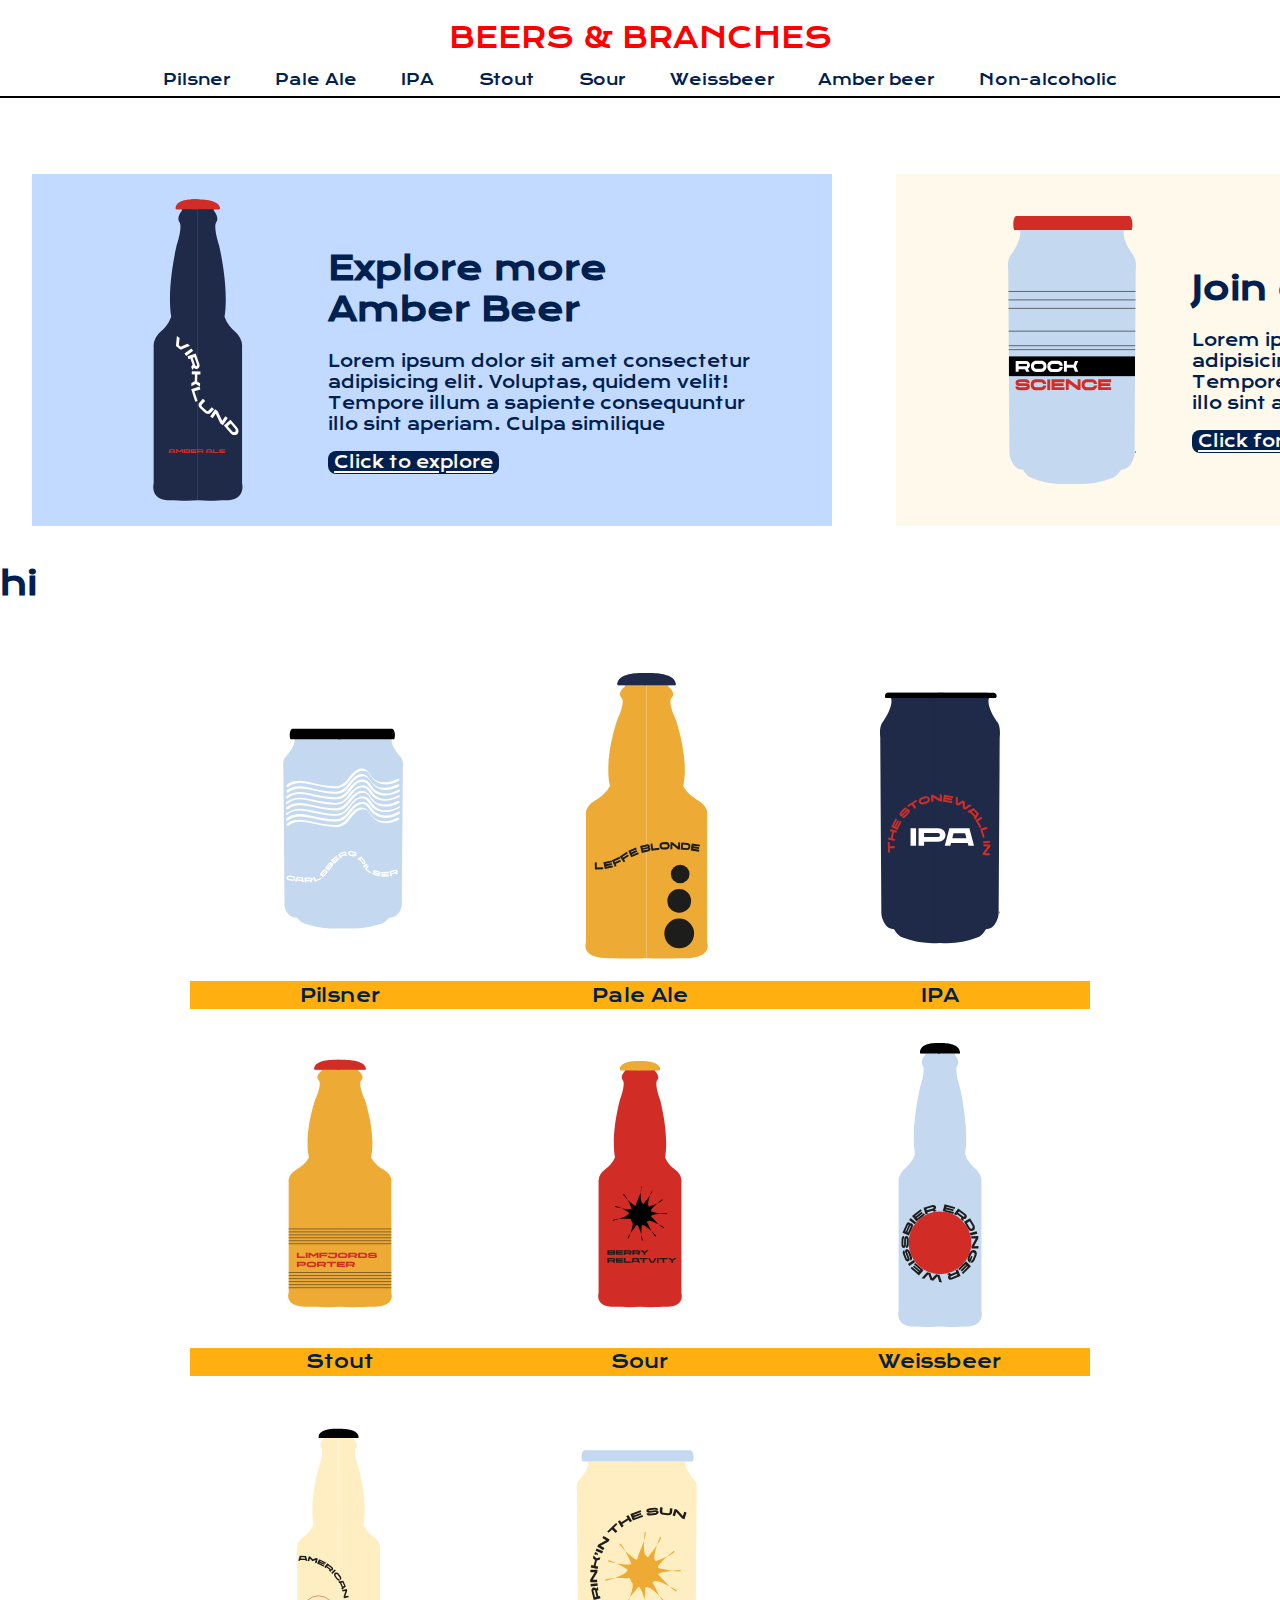
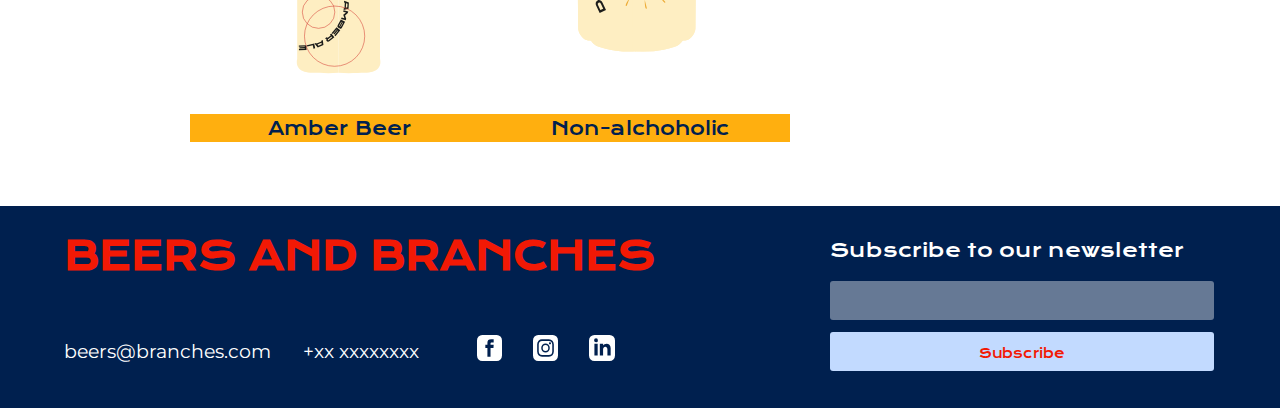
==== commit 3e01f52d: "index img link to cate works" ====
--- a/index.html
+++ b/index.html
@@ -13,21 +13,21 @@
 
 <body>
   <header>
-    <div><a href="index.html" class="logo">Beers & Branches</a></div>
+    <div class="logo">Beers & Branches</div>
     <nav id="beer-cate-nav">
       <ul>
         <li>
           <a data-type="Pilsner" class="button" href="productList.html">Pilsner</a>
         </li>
         <li>
-          <a data-type="" class="button" href="productList.html">Pale Ale</a>
+          <a data-type="Pale Ale" class="button" href="productList.html">Pale Ale</a>
         </li>
-        <li><a class="button" href="productList.html">IPA</a></li>
-        <li><a class="button" href="productList.html">Stout</a></li>
-        <li><a class="button" href="productList.html">Sour</a></li>
-        <li><a class="button" href="productList.html">Weissbeer</a></li>
-        <li><a class="button" href="productList.html">Amber beer</a></li>
-        <li><a class="button" href="productList.html">Non-alcoholic</a></li>
+        <li><a data-type="Indian Pale Ale" class="button" href="productList.html">IPA</a></li>
+        <li><a data-type="Stout" class="button" href="productList.html">Stout</a></li>
+        <li><a data-type="Sour" class="button" href="productList.html">Sour</a></li>
+        <li><a data-type="Wheat" class="button" href="productList.html">Weissbeer</a></li>
+        <li><a data-type="Amber" class="button" href="productList.html">Amber beer</a></li>
+        <li><a data-type="Non-alcoholic" class="button" href="productList.html">Non-alcoholic</a></li>
       </ul>
       <!--<template>
           <li class="be">
@@ -83,61 +83,55 @@
         </div>
       </div>
     </div>
+
+    <h1>hi</h1>
+
     <div class="grid_beer">
       <div class="flex_beer">
         <div class="image_beer" id="pilsner_image"></div>
-        <div class="category_link">
-          <a href="productList.html">Pilsner</a>
-        </div>
+        <a data-type="Pilsner" class="button" href="productList.html">Pilsner</a>
       </div>
+
       <div class="flex_beer">
         <div class="image_beer" id="pale_image"></div>
-        <div class="category_link">
-          <a href="productList.html">Pale Ale</a>
-        </div>
+        <a data-type="Pale Ale" class="button" href="productList.html">Pale Ale</a>
       </div>
+
       <div class="flex_beer">
         <div class="image_beer" id="ipa_image"></div>
-        <div class="category_link">
-          <a href="productList.html">IPA</a>
-        </div>
+        <a data-type="Indian Pale Ale" class="button" href="productList.html">IPA</a>
       </div>
+
       <div class="flex_beer">
         <div class="image_beer" id="stout_image"></div>
-        <div class="category_link">
-          <a href="productList.html">Stout</a>
-        </div>
+        <a data-type="Stout" class="button" href="productList.html">Stout</a>
       </div>
+
       <div class="flex_beer">
         <div class="image_beer" id="sour_image"></div>
-        <div class="category_link">
-          <a href="productList.html ">Sour</a>
-        </div>
+        <a data-type="Sour" class="button" href="productList.html ">Sour</a>
       </div>
+
       <div class="flex_beer">
         <div class="image_beer" id="weissbeer_image"></div>
-        <div class="category_link">
-          <a href="productList.html">Weissbeer</a>
-        </div>
+        <a data-type="Wheat" class="button" href="productList.html">Weissbeer</a>
       </div>
+
       <div class="flex_beer">
         <div class="image_beer" id="amber_image"></div>
-        <div class="category_link">
-          <a href="productList.html">Amber Beer</a>
-        </div>
+        <a data-type="Amber" class="button" href="productList.html">Amber Beer</a>
       </div>
+
       <div class="flex_beer">
         <div class="image_beer" id="nonalcho_image"></div>
-        <div class="category_link">
-          <a href="productList.html">Non-alchoholic</a>
-        </div>
+        <a data-type="Non-alcoholic" class="button" href="productList.html">Non-alchoholic</a>
       </div>
     </div>
   </main>
   <footer>
     <div class="footer_flex1">
       <div>
-        <h2>Beers & Branches</h2>
+        <h2>Beers and Branches</h2>
       </div>
       <div class="newsletter">
         <p>Subscribe to our newsletter</p>
--- a/css/design.css
+++ b/css/design.css
@@ -14,6 +14,8 @@
 
 body {
   margin: 0;
+  font-family: var(--primary-font);
+  color: var(--main-text-color);
 }
 
 main {
@@ -219,6 +221,35 @@
 .grid_beer a:hover {
   background-color: var(--color-5);
   color: white;
+}
+
+/*styling tihe productlist grid*/
+
+.infoAllBeer {
+  display: flex;
+  flex-wrap: wrap;
+  margin: 5vw;
+  justify-content: center;
+  align-content: center;
+}
+
+.infoAllBeer li {
+  list-style: none;
+  padding-bottom: 5vw;
+  padding-left: 5vw;
+  padding-right: 2vw;
+  margin-bottom: 2vw;
+  background-color: var(--color-3);
+  width: 40%;
+  min-width: 300px;
+}
+
+.infoAllBeer img {
+  width: 50%;
+}
+
+.infoAllBeer button {
+  background-color: transparent;
 }
 
 /* Styling the footer */
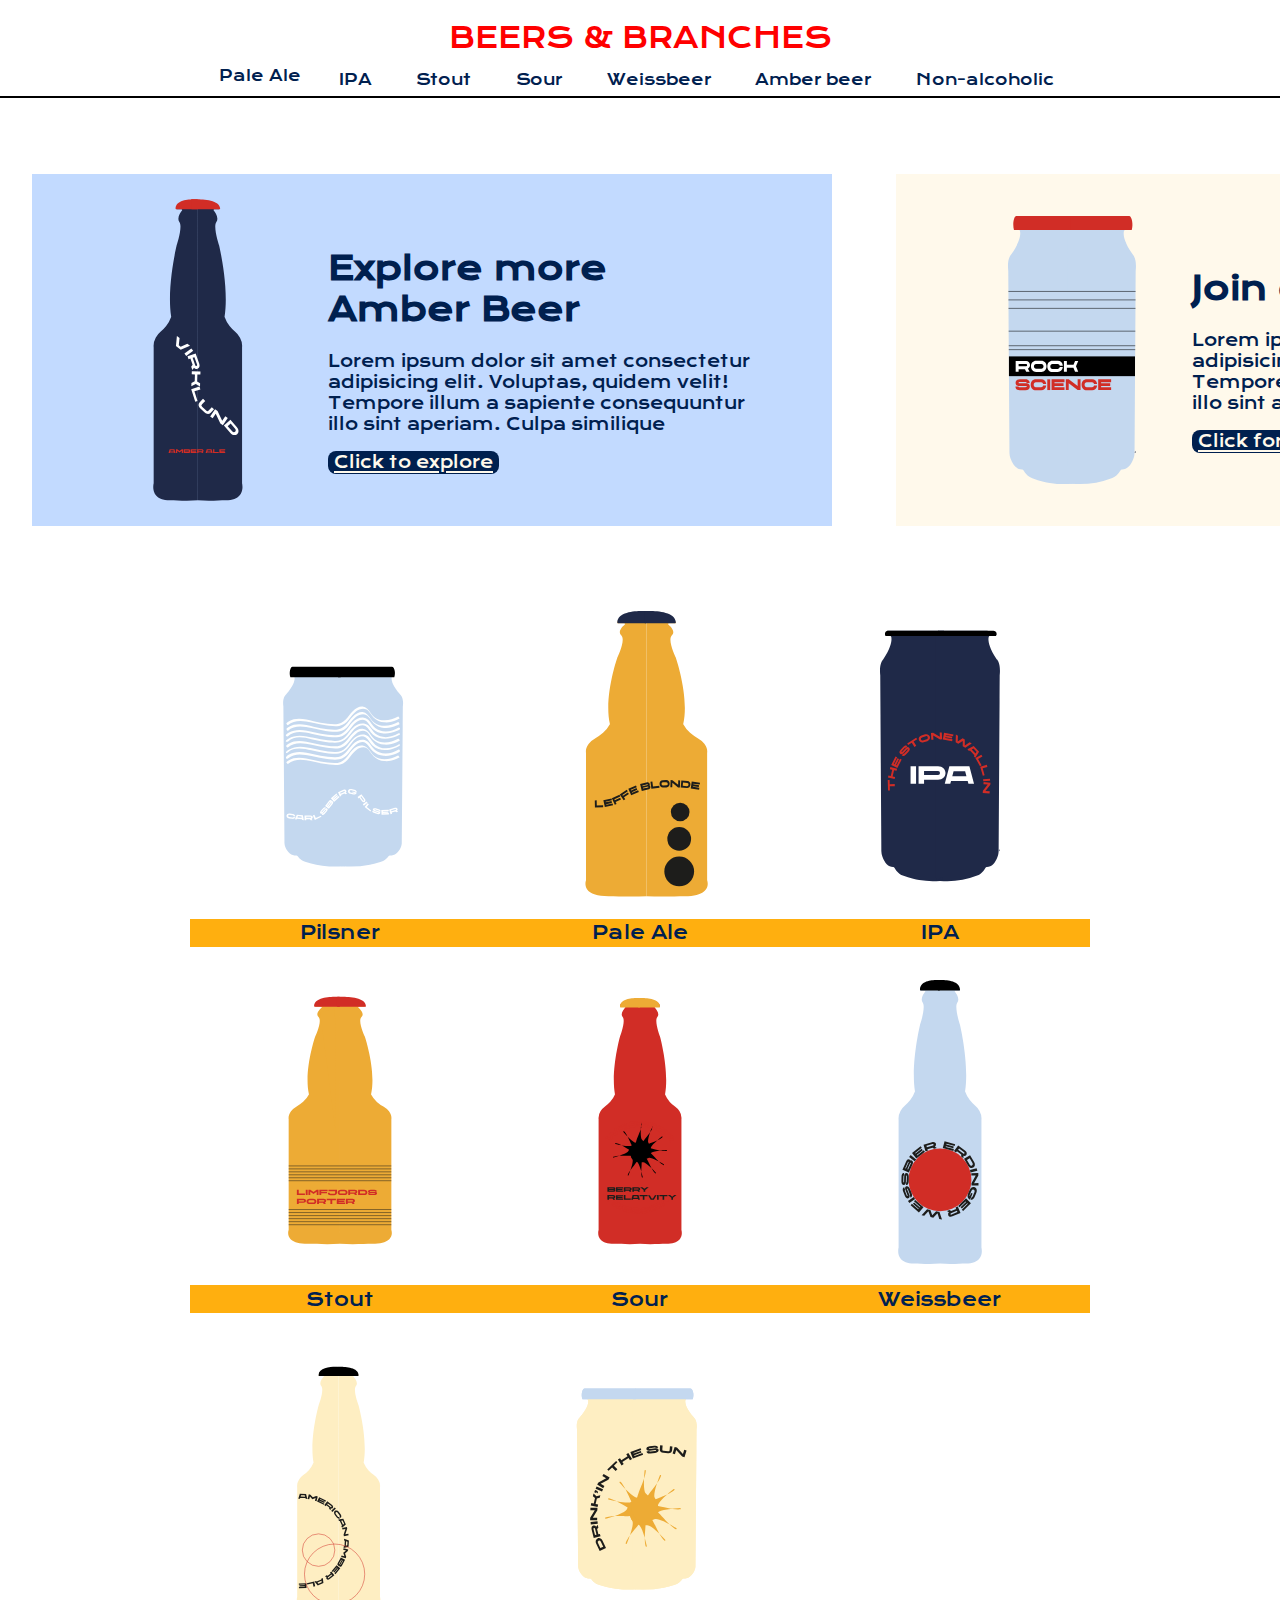
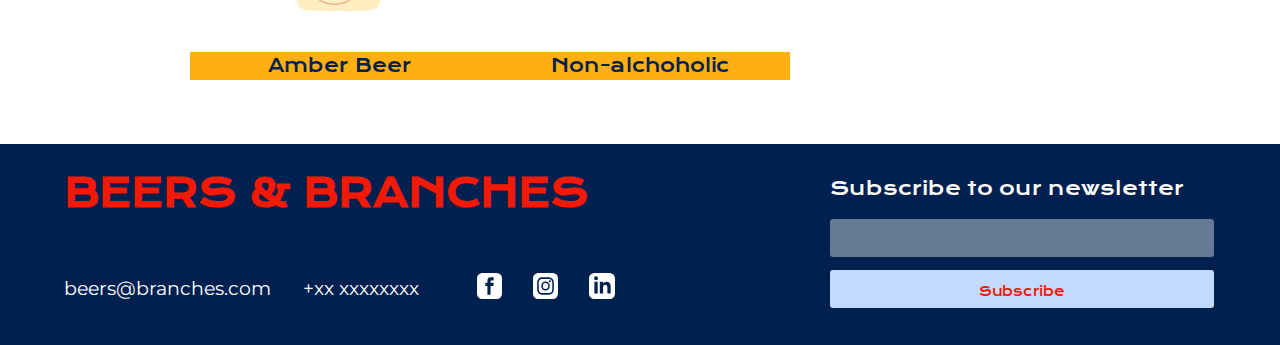
==== commit 13e61694: "Merge remote-tracking branch 'origin/for-fun'" ====
--- a/index.html
+++ b/index.html
@@ -13,14 +13,11 @@
 
 <body>
   <header>
-    <div class="logo">Beers & Branches</div>
+    <div><a href="index.html" class="logo">Beers & Branches</a></div>
+
     <nav id="beer-cate-nav">
       <ul>
-        <li>
-          <a data-type="Pilsner" class="button" href="productList.html">Pilsner</a>
-        </li>
-        <li>
-          <a data-type="Pale Ale" class="button" href="productList.html">Pale Ale</a>
+        <a data-type="Pale Ale" class="button" href="productList.html">Pale Ale</a>
         </li>
         <li><a data-type="Indian Pale Ale" class="button" href="productList.html">IPA</a></li>
         <li><a data-type="Stout" class="button" href="productList.html">Stout</a></li>
@@ -28,13 +25,8 @@
         <li><a data-type="Wheat" class="button" href="productList.html">Weissbeer</a></li>
         <li><a data-type="Amber" class="button" href="productList.html">Amber beer</a></li>
         <li><a data-type="Non-alcoholic" class="button" href="productList.html">Non-alcoholic</a></li>
+
       </ul>
-      <!--<template>
-          <li class="be">
-            <a class="catebeer" href="productList.html">hey</a>
-          </li>
-        </template>
-        <ul></ul>-->
     </nav>
   </header>
   <main>
@@ -84,7 +76,6 @@
       </div>
     </div>
 
-    <h1>hi</h1>
 
     <div class="grid_beer">
       <div class="flex_beer">
@@ -131,7 +122,7 @@
   <footer>
     <div class="footer_flex1">
       <div>
-        <h2>Beers and Branches</h2>
+        <h2>Beers & Branches</h2>
       </div>
       <div class="newsletter">
         <p>Subscribe to our newsletter</p>
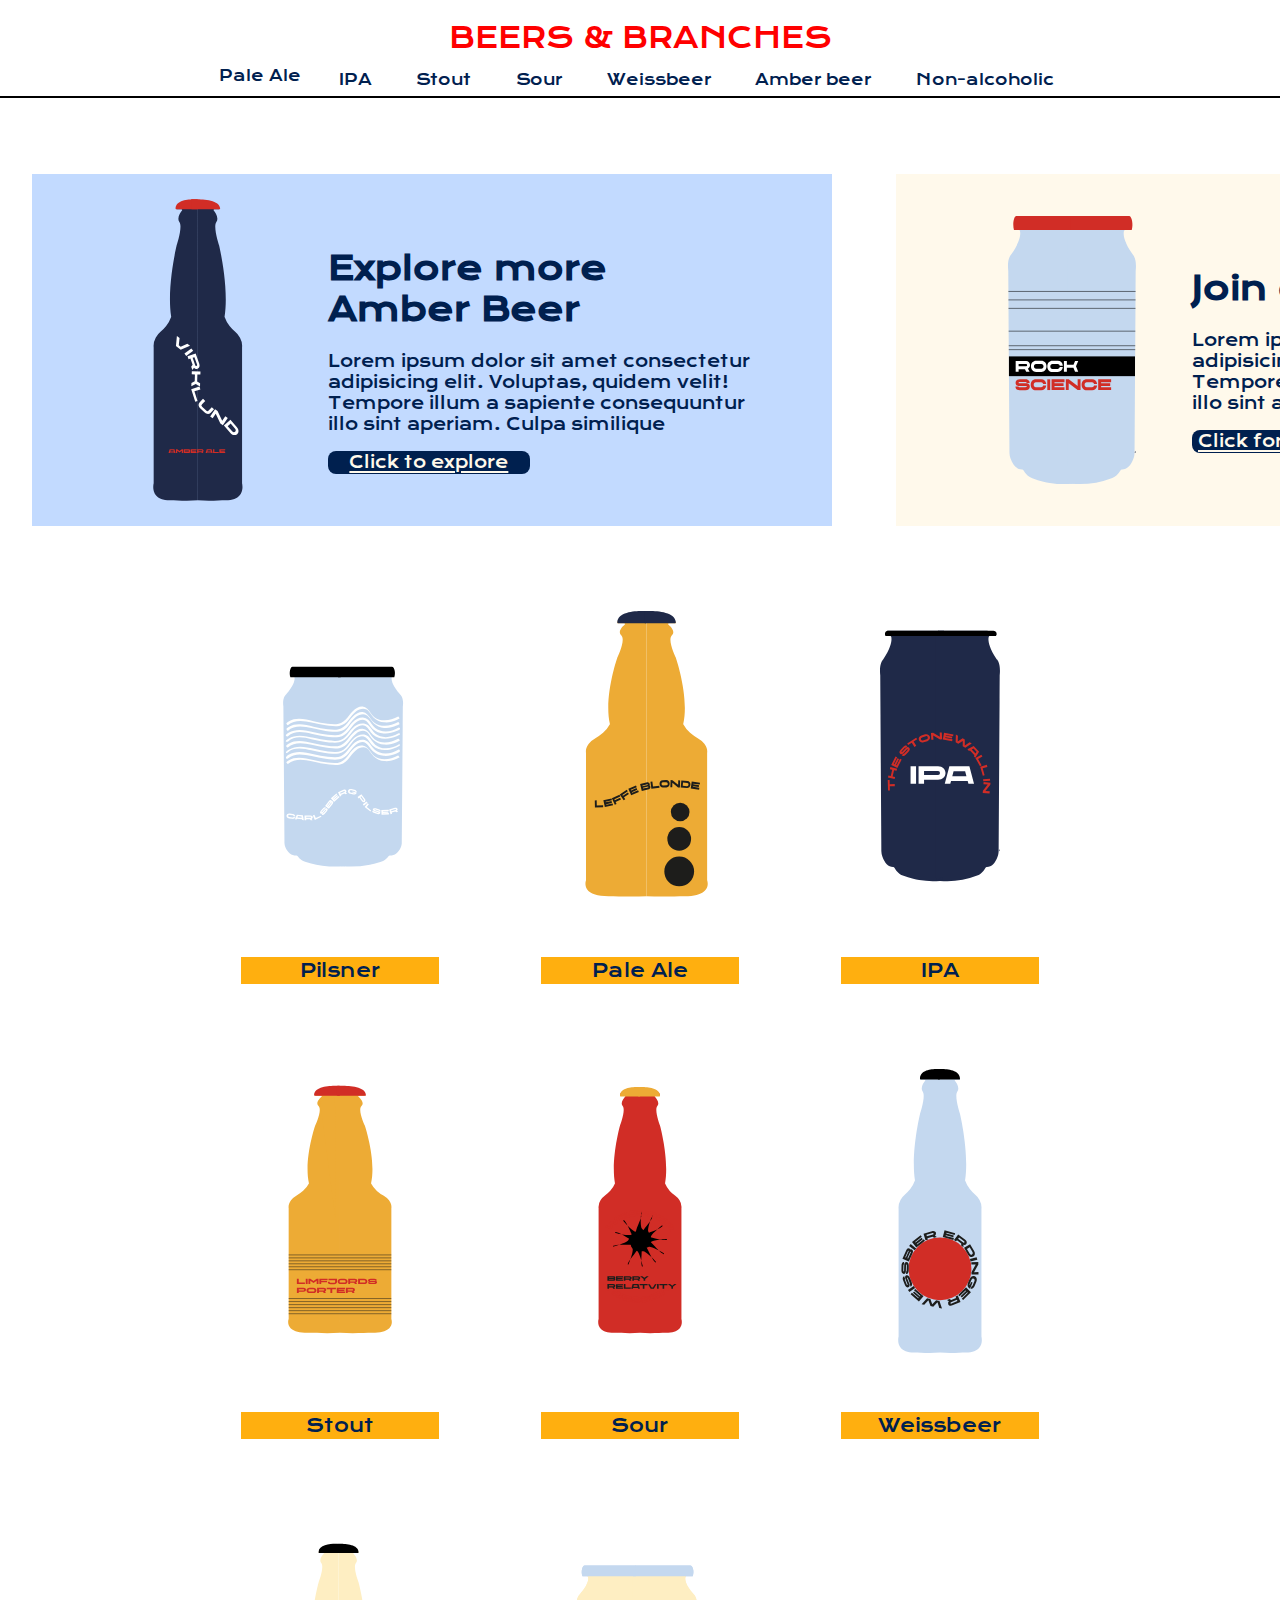
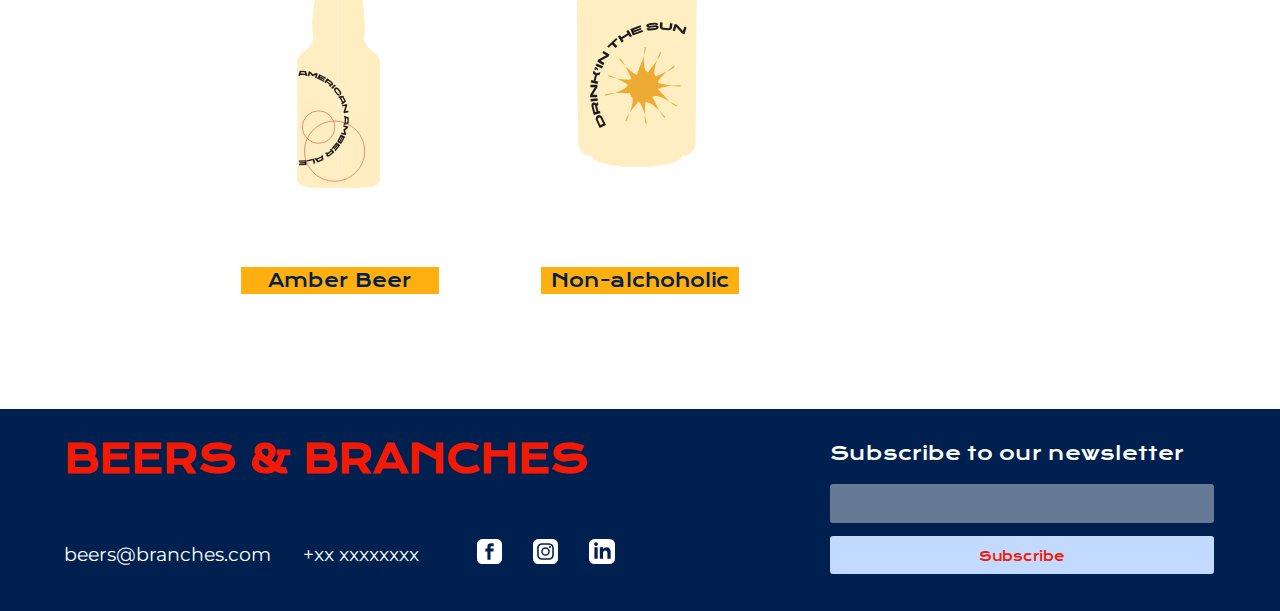
==== commit a1c09a7b: "Amber beer link" ====
--- a/index.html
+++ b/index.html
@@ -42,7 +42,7 @@
               illo sint aperiam. Culpa similique
             </p>
 
-            <button><a href="productList.html">Click to explore</a></button>
+            <button><a data-type="Amber" class="button" href="productList.html">Click to explore</a></button>
           </div>
         </div>
 
--- a/css/design.css
+++ b/css/design.css
@@ -215,8 +215,10 @@
   color: var(--color-2);
   margin-top: 1vw;
   background-color: var(--color-4);
-  padding: 2.5px 5px;
-}
+  padding: 2px 5px;
+  margin: 4vw;
+}
+
 
 .grid_beer a:hover {
   background-color: var(--color-5);
@@ -252,6 +254,11 @@
   background-color: transparent;
 }
 
+.descriptext{
+  font-size: 13px;
+  /* line-height: 2vw; */
+}
+
 /* Styling the footer */
 
 footer {
@@ -360,3 +367,4 @@
 
 
 }
+
